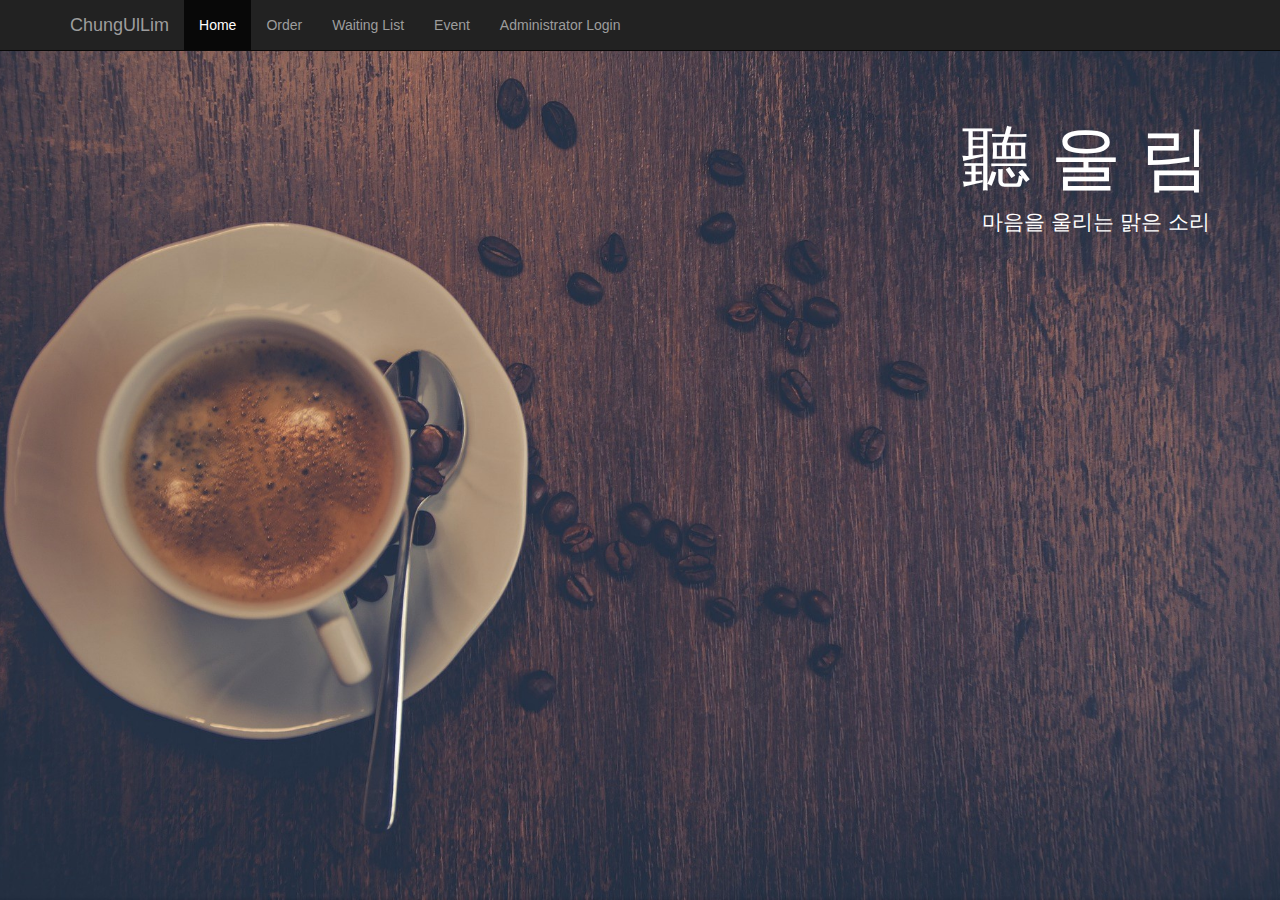
==== index.html @ b696b777 "Homepage" ====
<!DOCTYPE html>
<?php session_start(); ?>

<head>
  <!-- Set the viewport -->
  <meta name="viewport" content="width=device-width, initial-scale=1.0">
  <!-- Set character encoding -->
  <meta charset="utf-8">

  <meta http-equiv="X-UA-Compatible" content="IE=edge">
  <meta name="viewport" content="width=device-width, initial-scale=1">
  <!-- The above 3 meta tags *must* come first in the head; any other head content must come *after* these tags -->
  <meta name="description" content="">
  <meta name="author" content="">

  <style>
    /*###### 이부분이 이미지에대한 CSS옵션입니다. ######*/
    body {
      margin: 0;
    }

    .image {
      position: relative;
      height: 726px;
      background: url(cafeimage.jpg) no-repeat center center;
      -webkit-background-size: cover;
      -moz-background-size: cover;
      -o-background-size: cover;
      background-size: cover;
      background-position: center;
      background-attachment: fixed;
      height: calc(100vh);
      min-height: 200px;
    }

    .image.container {
      position: absolute;
      color: white;
    }

    .hello {
      color: white;
      font-size: 7rem;
      text-align: right;

    }

    .lead {
      color: white;
      font-size: 7rem;
      text-align: right;

    }

    /*###### 여기까지 ######*/
  </style>

  <link rel="icon" href="../../favicon.ico">

  <!-- Set title -->
  <title>Welcome</title>
  <link rel="stylesheet" href="bootstrap/css/bootstrap.css">
  <!--  <link rel = "stylesheet" href="css/site.css"> !-->

  <!-- Bootstrap core CSS -->
  <link href="bootstrap/css/bootstrap.min.css" rel="stylesheet">

  <!-- Custom styles for this template -->
  <!--   <link href="starter-template.css" rel="stylesheet"> !-->

  <!-- Just for debugging purposes. Don't actually copy these 2 lines! -->
  <!--[if lt IE 9]><script src="../../assets/js/ie8-responsive-file-warning.js"></script><![endif]-->
  <!--  <script src="../../assets/js/ie-emulation-modes-warning.js"></script> !-->

  <!--  <script src="bootstrap/js/jquery-3.1.0.min.js"></script> !-->
</head>

<body>

  <nav class="navbar navbar-inverse navbar-fixed-top">
    <div class="container">
      <div class="navbar-header">
        <button type="button" class="navbar-toggle collapsed" data-toggle="collapse" data-target="#navbar" aria-expanded="false"
          aria-controls="navbar">
          <span class="sr-only">Toggle navigation</span>
          <span class="icon-bar"></span>
          <span class="icon-bar"></span>
          <span class="icon-bar"></span>
        </button>
        <a class="navbar-brand" href="#">ChungUlLim</a>
      </div>
      <div id="navbar" class="collapse navbar-collapse">
        <ul class="nav navbar-nav">
          <li class="active">
            <a href="#">Home</a>
          </li>
          <li>
            <a href="#order">Order</a>
          </li>
          <li>
            <a href="#waitinglist">Waiting List</a>
          </li>
          <li>
            <a href="#event">Event</a>
          </li>
          <li>
            <a href="#administratorlogin">Administrator Login</a>
          </li>
        </ul>
      </div>
      <!--/.nav-collapse -->
    </div>
  </nav>

  <div class="image" `>

    <br>
    <br>
    <br>
    <br>
    <br>
    <div class="container">
      <div class="starter-template">
        <h1 class="hello">聽 울 림</h1>
        <p class="lead">마음을 울리는 맑은 소리</p>
      </div>
    </div>
    <!-- /.container -->

  </div>
  <!--
  <h1>Homepage</h1>
  <button class="js-notify-btn">알림 테스트</button>
  <button disabled class="js-push-btn">알림 받기 허용</button><br><br>
    -->
  <section class="js-sub-endpoint" style="display:none;width:80%">
    <h3 calss="subscription">Subscription Object:</h3>
    <code class="js-subscription-json"></code>
    <br>
    <br>
    <br>
    <!--<h3>Endpoint URL:</h3>
    <code class="js-endpoint-url"></code>-->
  </section>

  <!-- Include script -->
  <!-- <script src="bootstrap/js/requestSubscription.js"></script> !-->
  <script src="https://ajax.googleapis.com/ajax/libs/jquery/1.12.4/jquery.min.js"></script>
  <script type="text/javascript" src="bootstrap/js/bootstrap.js"></script>

</body>

</html>
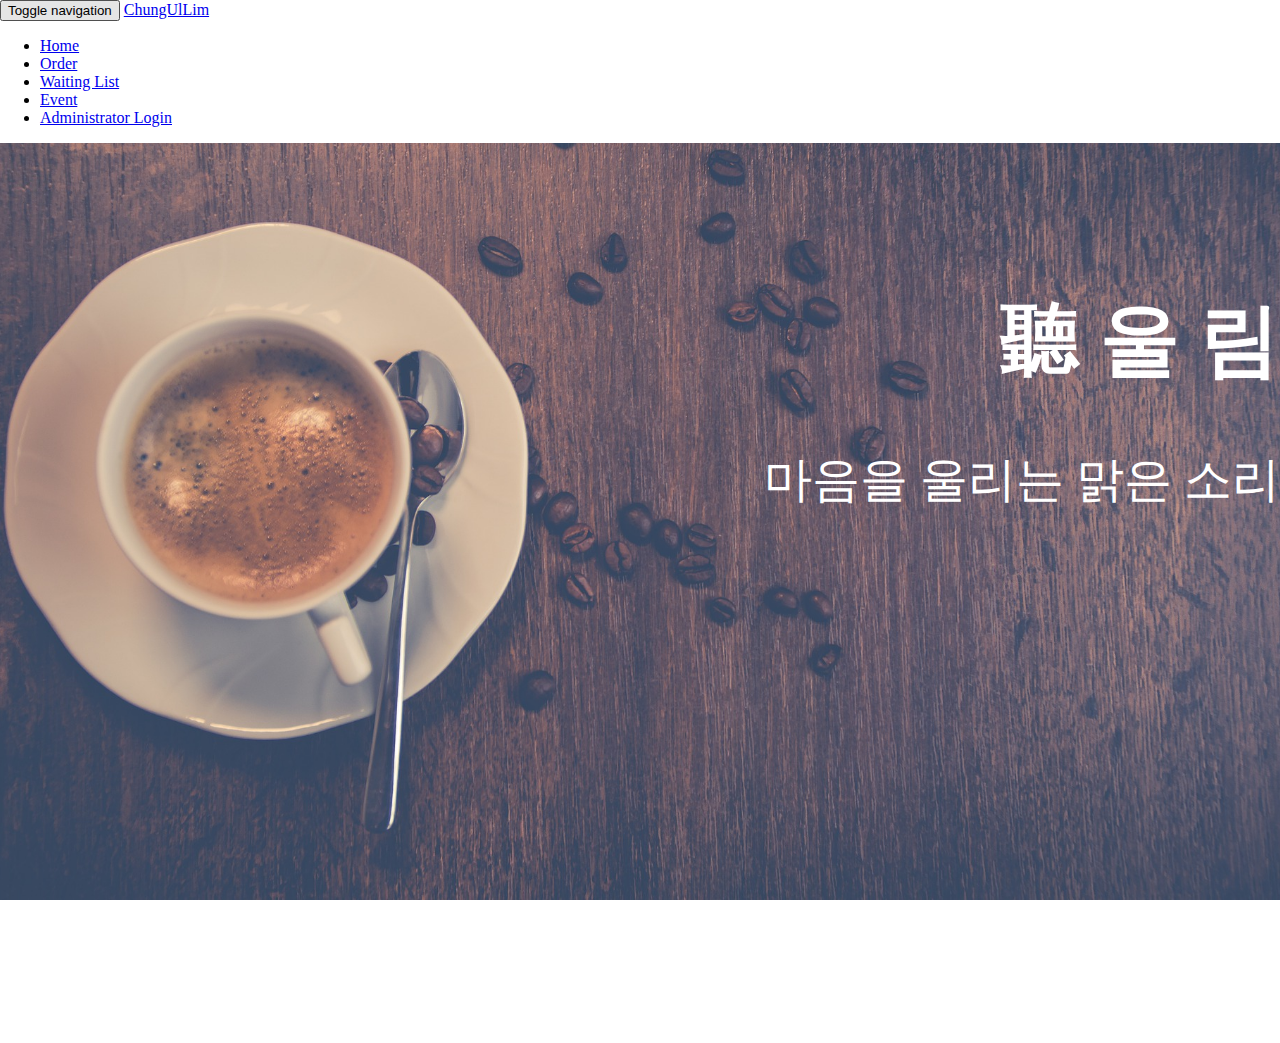
==== commit 21dabd9a: "m" ====
--- a/index.html
+++ b/index.html
@@ -1,153 +1,133 @@
 <!DOCTYPE html>
 <?php session_start(); ?>
+<html lang ="en"><!--html의 시작부분, 언어설정을 ko로 변경가능, 먼저bootstrap에서 다운받아서 압축을 풀어 htdocs에 해당파일들을 넣습니다.-->
 
 <head>
-  <!-- Set the viewport -->
+  <!-- Set the viewport, meta tag는 HTML 문서가 어떤 내용을 담고 있고, 문서의 키워드는 무엇이며, 누가 만들었는지 등의 문서 자체의 특성을 담고 있습니다. -->
   <meta name="viewport" content="width=device-width, initial-scale=1.0">
   <!-- Set character encoding -->
   <meta charset="utf-8">
-
-  <meta http-equiv="X-UA-Compatible" content="IE=edge">
-  <meta name="viewport" content="width=device-width, initial-scale=1">
+  <meta http-equiv="X-UA-Compatible" content="IE=edge"><!--InternetExplor호환모듈을 지정하는부분-->
+  <meta name="viewport" content="width=device-width, initial-scale=1"><!--반응형 웹페이지 적용-->
   <!-- The above 3 meta tags *must* come first in the head; any other head content must come *after* these tags -->
   <meta name="description" content="">
   <meta name="author" content="">
 
   <style>
-    /*###### 이부분이 이미지에대한 CSS옵션입니다. ######*/
-    body {
-      margin: 0;
-    }
+  body {
+          margin: 0;
+      }
+      .image{
+          position : relative;
+          height: 726px;
+          background: url(cafeimage.jpg) no-repeat center center;
+          -webkit-background-size: cover;
+          -moz-background-size: cover;
+          -o-background-size: cover;
+          background-size: cover;
+          background-position: center;
+          background-attachment: fixed;
+          height: calc(100vh);
+          min-height: 200px;
+      }
+      .image.container{
+          position:absolute;
+          color:white;
+      }
+      .hello{
+          color:white;
+          font-size:5rem;
+          text-align: right;
 
-    .image {
-      position: relative;
-      height: 726px;
-      background: url(cafeimage.jpg) no-repeat center center;
-      -webkit-background-size: cover;
-      -moz-background-size: cover;
-      -o-background-size: cover;
-      background-size: cover;
-      background-position: center;
-      background-attachment: fixed;
-      height: calc(100vh);
-      min-height: 200px;
-    }
+      }
+      .lead{
+          color:white;
+          font-size:3rem;
+          text-align: right;
 
-    .image.container {
-      position: absolute;
-      color: white;
-    }
+      }
+  </style>
+  <!--vh는 viewport height, imageheight는 viewport높이, minheight는 이미지 최소한높이 정해야해서, position relative는 이미지를 뒤쪽에두고, 글자같은거를 absolute로 이미지 앞에둔다, cover는 배경 이미지의 가로, 세로 길이 모두 엘리먼트보다 크다라는 조건하에 가능한한 배경 이미지를 작게 조정-->
 
-    .hello {
-      color: white;
-      font-size: 7rem;
-      text-align: right;
 
-    }
+    <link rel="icon" href="../../favicon.ico"> <!--icon-bar를 위해서-->
+    <title>Welcome</title><!--페이지이름-->
+    <link rel = "stylesheet" href="../css/bootstrap.css"><!--bootstrap에서 제공하는 css파일 사용-->
+    <!--<link rel = "stylesheet" href="css/site.css"> -->
 
-    .lead {
-      color: white;
-      font-size: 7rem;
-      text-align: right;
+    <!-- Bootstrap의 핵심 CSS -->
+    <link href="../css/bootstrap.min.css" rel="stylesheet"><!--bootstrap의 javascript적용하는 부분-->
 
-    }
-
-    /*###### 여기까지 ######*/
-  </style>
-
-  <link rel="icon" href="../../favicon.ico">
-
-  <!-- Set title -->
-  <title>Welcome</title>
-  <link rel="stylesheet" href="bootstrap/css/bootstrap.css">
-  <!--  <link rel = "stylesheet" href="css/site.css"> !-->
-
-  <!-- Bootstrap core CSS -->
-  <link href="bootstrap/css/bootstrap.min.css" rel="stylesheet">
-
-  <!-- Custom styles for this template -->
-  <!--   <link href="starter-template.css" rel="stylesheet"> !-->
-
-  <!-- Just for debugging purposes. Don't actually copy these 2 lines! -->
-  <!--[if lt IE 9]><script src="../../assets/js/ie8-responsive-file-warning.js"></script><![endif]-->
-  <!--  <script src="../../assets/js/ie-emulation-modes-warning.js"></script> !-->
-
-  <!--  <script src="bootstrap/js/jquery-3.1.0.min.js"></script> !-->
+    <!-- Custom styles for this template -->
+    <!--
+    <link href="starter-template.css" rel="stylesheet">
+    -->
+    <!-- Just for debugging purposes. Don't actually copy these 2 lines! -->
+    <!--[if lt IE 9]><script src="../../assets/js/ie8-responsive-file-warning.js"></script><![endif]-->
+    <!--
+    <script src="../../assets/js/ie-emulation-modes-warning.js"></script>
+    -->
+   <script src="../js/jquery-3.1.0.min.js"></script>
 </head>
 
 <body>
+  <!--메뉴 바-->
+      <nav class="navbar navbar-inverse navbar-fixed-top"><!--메뉴 바 맨 위쪽에 고정-->
+        <div class="container">
+          <div class="navbar-header">
+            <button type="button" class="navbar-toggle collapsed" data-toggle="collapse" data-target="#navbar" aria-expanded="false" aria-controls="navbar">
+              <span class="sr-only">Toggle navigation</span>
+              <span class="icon-bar"></span>
+              <span class="icon-bar"></span>
+              <span class="icon-bar"></span>
+            </button>
+            <a class="navbar-brand" href="index.html">ChungUlLim</a>
+          </div>
+          <div id="navbar" class="collapse navbar-collapse">
+            <ul class="nav navbar-nav">
+              <li class="active"><a href="index.html">Home</a></li>
+              <li><a href="order.php">Order</a></li>
+              <li><a href="waitinglist.php">Waiting List</a></li>
+              <li><a href="event.php">Event</a></li>
+              <li><a href="login.php">Administrator Login</a></li>
+            </ul>
+          </div><!--/.nav-collapse -->
+        </div>
+      </nav>
 
-  <nav class="navbar navbar-inverse navbar-fixed-top">
-    <div class="container">
-      <div class="navbar-header">
-        <button type="button" class="navbar-toggle collapsed" data-toggle="collapse" data-target="#navbar" aria-expanded="false"
-          aria-controls="navbar">
-          <span class="sr-only">Toggle navigation</span>
-          <span class="icon-bar"></span>
-          <span class="icon-bar"></span>
-          <span class="icon-bar"></span>
-        </button>
-        <a class="navbar-brand" href="#">ChungUlLim</a>
+      <div class="image"`>    <!--사진-->
+      <br><br><br><br><br>
+      <div class="container">
+        <div class="starter-template">
+          <h1 class = "hello">聽 울 림</h1>
+          <p class="lead">마음을 울리는 맑은 소리</p>
+        </div>
+      </div><!-- /.container -->
+
       </div>
-      <div id="navbar" class="collapse navbar-collapse">
-        <ul class="nav navbar-nav">
-          <li class="active">
-            <a href="#">Home</a>
-          </li>
-          <li>
-            <a href="#order">Order</a>
-          </li>
-          <li>
-            <a href="#waitinglist">Waiting List</a>
-          </li>
-          <li>
-            <a href="#event">Event</a>
-          </li>
-          <li>
-            <a href="#administratorlogin">Administrator Login</a>
-          </li>
-        </ul>
-      </div>
-      <!--/.nav-collapse -->
-    </div>
-  </nav>
+      <!--notification인데 event에서 쓰면될듯-->
+      <!--
+      <button class="js-notify-btn">알림 테스트</button>
+      <button disabled class="js-push-btn">알림 받기 허용</button><br><br>
+      -->
 
-  <div class="image" `>
-
-    <br>
-    <br>
-    <br>
-    <br>
-    <br>
-    <div class="container">
-      <div class="starter-template">
-        <h1 class="hello">聽 울 림</h1>
-        <p class="lead">마음을 울리는 맑은 소리</p>
-      </div>
-    </div>
-    <!-- /.container -->
-
-  </div>
-  <!--
-  <h1>Homepage</h1>
-  <button class="js-notify-btn">알림 테스트</button>
-  <button disabled class="js-push-btn">알림 받기 허용</button><br><br>
-    -->
-  <section class="js-sub-endpoint" style="display:none;width:80%">
-    <h3 calss="subscription">Subscription Object:</h3>
-    <code class="js-subscription-json"></code>
-    <br>
-    <br>
-    <br>
-    <!--<h3>Endpoint URL:</h3>
-    <code class="js-endpoint-url"></code>-->
-  </section>
+    <section class="js-sub-endpoint" style="display:none;width:80%">
+      <h3 calss = "subscription">Subscription Object:</h3>
+      <code class="js-subscription-json"></code><br><br><br>
+      <h3>Endpoint URL:</h3>
+      <code class="js-endpoint-url"></code>
+    </section>
 
   <!-- Include script -->
-  <!-- <script src="bootstrap/js/requestSubscription.js"></script> !-->
-  <script src="https://ajax.googleapis.com/ajax/libs/jquery/1.12.4/jquery.min.js"></script>
-  <script type="text/javascript" src="bootstrap/js/bootstrap.js"></script>
+  <script src="../js/requestSubscription.js"></script>
+  <script src = "https://ajax.googleapis.com/ajax/libs/jquery/1.12.4/jquery.min.js"></script><!--bootstrap.js는 jQuery로 구성되어있기 때문, jQuery가 없으면 동작하지 않기때문에 bootstrap.js.보다 앞에 적었음 -->
+  <script type = "text/javascript" src="../js/bootstrap.js"></script><!--bootstrap에서 필요한 자바스크립트사용/body의 마지막에 기재한 이유는 브라우저가 스크립트 파일을 읽는데 시간이 조금 걸리기 때문에 마지막에 로드하기 위해-->
+
+  <!-- IE10 viewport hack for Surface/desktop Windows 8 bug -->
+  <!--
+  <script src="js/ie10-viewport-bug-workaround.js"></script>
+  -->
 
 </body>
 
-</html>+</html>
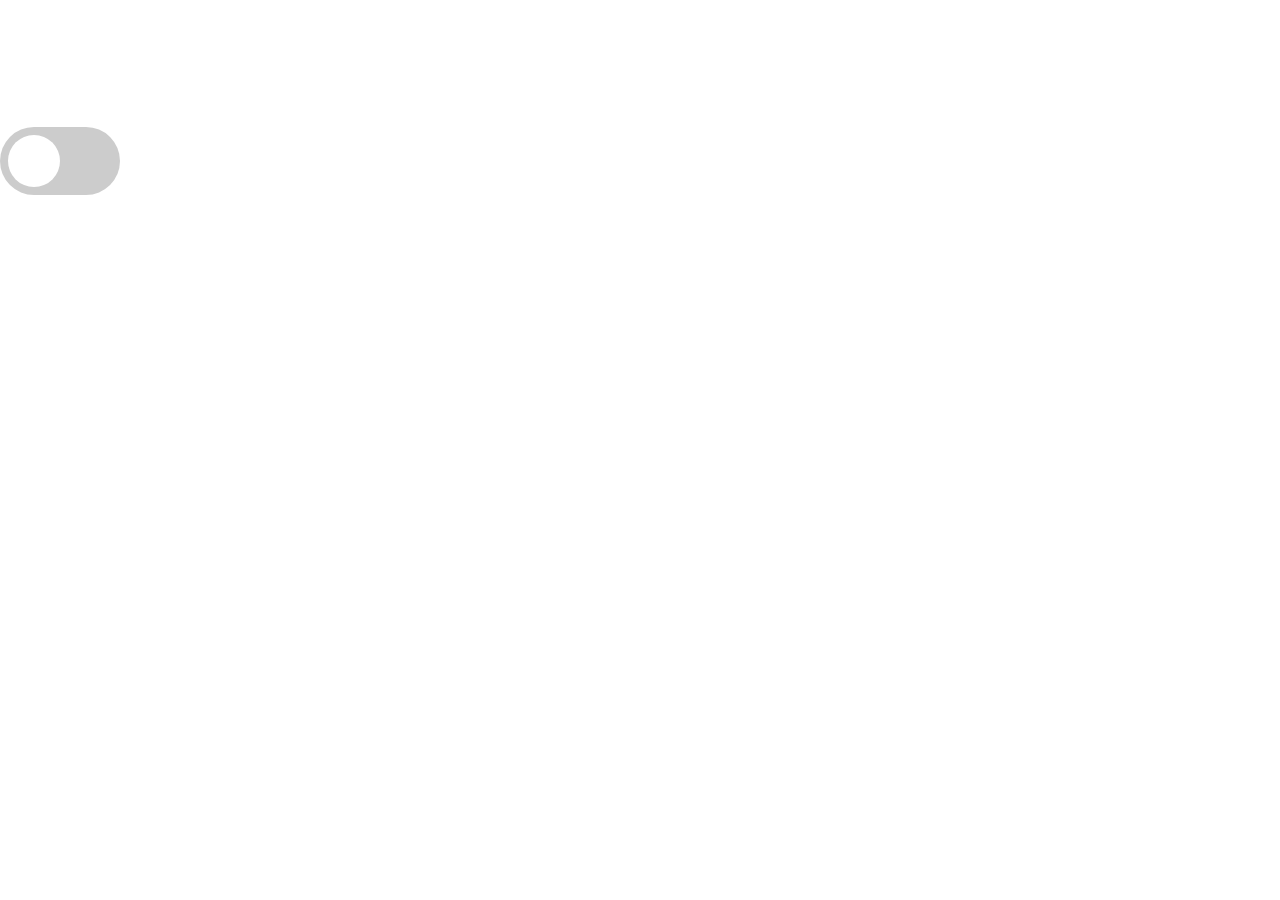
==== commit 85c983b5: "ej push-demo" ====
--- a/index.html
+++ b/index.html
@@ -1,133 +1,131 @@
+<!-- 
+손님용
+-->
 <!DOCTYPE html>
-<?php session_start(); ?>
-<html lang ="en"><!--html의 시작부분, 언어설정을 ko로 변경가능, 먼저bootstrap에서 다운받아서 압축을 풀어 htdocs에 해당파일들을 넣습니다.-->
+<html>
+<head>
+    <meta name="viewport" content="width=device-width", initial-scale="1">
+    <meta charset="utf-8">
+    <title>Push Test</title>
+    <link rel="stylesheet" href="/bootstrap/css/bootstrap.css"> 
+</head>
+<body>
+    <style>
+        .image{
+            position : relative;
+            height: 726px;
+            background: url(admin/images/darkcafeimage.jpg) no-repeat center center;
+            -webkit-background-size: cover;
+            -moz-background-size: cover;
+            -o-background-size: cover;
+            background-size: cover;
+            background-position: center;
+            background-attachment: fixed;
+            height: calc(100vh);
+            min-height: 200px;
+        }
+        .image.container{
+        position:absolute;
+        color:white;
+        }
+        .hello{
+        color:white;
+        font-size:3rem;
+        text-align: center;
+        }
+        
+        /* The switch - the box around the slider */
+        .switch {
+          position: relative;
+          display: inline-block;
+          width: 120px;
+          height: 68px;
+          vertical-align:middle;
+        }
 
-<head>
-  <!-- Set the viewport, meta tag는 HTML 문서가 어떤 내용을 담고 있고, 문서의 키워드는 무엇이며, 누가 만들었는지 등의 문서 자체의 특성을 담고 있습니다. -->
-  <meta name="viewport" content="width=device-width, initial-scale=1.0">
-  <!-- Set character encoding -->
-  <meta charset="utf-8">
-  <meta http-equiv="X-UA-Compatible" content="IE=edge"><!--InternetExplor호환모듈을 지정하는부분-->
-  <meta name="viewport" content="width=device-width, initial-scale=1"><!--반응형 웹페이지 적용-->
-  <!-- The above 3 meta tags *must* come first in the head; any other head content must come *after* these tags -->
-  <meta name="description" content="">
-  <meta name="author" content="">
+        /* Hide default HTML checkbox */
+        .switch input {display:none;}
 
-  <style>
-  body {
-          margin: 0;
-      }
-      .image{
-          position : relative;
-          height: 726px;
-          background: url(cafeimage.jpg) no-repeat center center;
-          -webkit-background-size: cover;
-          -moz-background-size: cover;
-          -o-background-size: cover;
-          background-size: cover;
-          background-position: center;
-          background-attachment: fixed;
-          height: calc(100vh);
-          min-height: 200px;
-      }
-      .image.container{
-          position:absolute;
-          color:white;
-      }
-      .hello{
-          color:white;
-          font-size:5rem;
-          text-align: right;
+        /* The slider */
+        .slider {
+          position: absolute;
+          cursor: pointer;
+          top: 0;
+          left: 0;
+          right: 0;
+          bottom: 0;
+          background-color: #ccc;
+          -webkit-transition: .4s;
+          transition: .4s;
+        }
 
-      }
-      .lead{
-          color:white;
-          font-size:3rem;
-          text-align: right;
+        .slider:before {
+          position: absolute;
+          content: "";
+          height: 52px;
+          width: 52px;
+          left: 8px;
+          bottom: 8px;
+          background-color: white;
+          -webkit-transition: .4s;
+          transition: .4s;
+        }
 
-      }
-  </style>
-  <!--vh는 viewport height, imageheight는 viewport높이, minheight는 이미지 최소한높이 정해야해서, position relative는 이미지를 뒤쪽에두고, 글자같은거를 absolute로 이미지 앞에둔다, cover는 배경 이미지의 가로, 세로 길이 모두 엘리먼트보다 크다라는 조건하에 가능한한 배경 이미지를 작게 조정-->
+        input:checked + .slider {
+          background-color: #2196F3;
+        }
 
+        input:focus + .slider {
+          box-shadow: 0 0 2px #2196F3;
+        }
 
-    <link rel="icon" href="../../favicon.ico"> <!--icon-bar를 위해서-->
-    <title>Welcome</title><!--페이지이름-->
-    <link rel = "stylesheet" href="../css/bootstrap.css"><!--bootstrap에서 제공하는 css파일 사용-->
-    <!--<link rel = "stylesheet" href="css/site.css"> -->
+        input:checked + .slider:before {
+          -webkit-transform: translateX(52px);
+          -ms-transform: translateX(52px);
+          transform: translateX(52px);
+        }
 
-    <!-- Bootstrap의 핵심 CSS -->
-    <link href="../css/bootstrap.min.css" rel="stylesheet"><!--bootstrap의 javascript적용하는 부분-->
+        /* Rounded sliders */
+        .slider.round {
+          border-radius: 34px;
+        }
 
-    <!-- Custom styles for this template -->
-    <!--
-    <link href="starter-template.css" rel="stylesheet">
-    -->
-    <!-- Just for debugging purposes. Don't actually copy these 2 lines! -->
-    <!--[if lt IE 9]><script src="../../assets/js/ie8-responsive-file-warning.js"></script><![endif]-->
-    <!--
-    <script src="../../assets/js/ie-emulation-modes-warning.js"></script>
-    -->
-   <script src="../js/jquery-3.1.0.min.js"></script>
-</head>
+        .slider.round:before {
+          border-radius: 50%;
+        }
 
-<body>
-  <!--메뉴 바-->
-      <nav class="navbar navbar-inverse navbar-fixed-top"><!--메뉴 바 맨 위쪽에 고정-->
+        p {
+          margin:0px;
+          display:inline-block;
+          font-size:3em;
+          font-weight:bold;
+          color: white;
+        }
+    </style>
+    <div class="image"`>
+        <br><br><br>
         <div class="container">
-          <div class="navbar-header">
-            <button type="button" class="navbar-toggle collapsed" data-toggle="collapse" data-target="#navbar" aria-expanded="false" aria-controls="navbar">
-              <span class="sr-only">Toggle navigation</span>
-              <span class="icon-bar"></span>
-              <span class="icon-bar"></span>
-              <span class="icon-bar"></span>
-            </button>
-            <a class="navbar-brand" href="index.html">ChungUlLim</a>
-          </div>
-          <div id="navbar" class="collapse navbar-collapse">
-            <ul class="nav navbar-nav">
-              <li class="active"><a href="index.html">Home</a></li>
-              <li><a href="order.php">Order</a></li>
-              <li><a href="waitinglist.php">Waiting List</a></li>
-              <li><a href="event.php">Event</a></li>
-              <li><a href="login.php">Administrator Login</a></li>
-            </ul>
-          </div><!--/.nav-collapse -->
+            <div class="starter-template">
+                <h1 class = "hello">진동벨 데모</h1>
+            </div>
         </div>
-      </nav>
-
-      <div class="image"`>    <!--사진-->
-      <br><br><br><br><br>
-      <div class="container">
-        <div class="starter-template">
-          <h1 class = "hello">聽 울 림</h1>
-          <p class="lead">마음을 울리는 맑은 소리</p>
-        </div>
-      </div><!-- /.container -->
-
-      </div>
-      <!--notification인데 event에서 쓰면될듯-->
-      <!--
-      <button class="js-notify-btn">알림 테스트</button>
-      <button disabled class="js-push-btn">알림 받기 허용</button><br><br>
-      -->
-
-    <section class="js-sub-endpoint" style="display:none;width:80%">
-      <h3 calss = "subscription">Subscription Object:</h3>
-      <code class="js-subscription-json"></code><br><br><br>
-      <h3>Endpoint URL:</h3>
-      <code class="js-endpoint-url"></code>
-    </section>
-
-  <!-- Include script -->
-  <script src="../js/requestSubscription.js"></script>
-  <script src = "https://ajax.googleapis.com/ajax/libs/jquery/1.12.4/jquery.min.js"></script><!--bootstrap.js는 jQuery로 구성되어있기 때문, jQuery가 없으면 동작하지 않기때문에 bootstrap.js.보다 앞에 적었음 -->
-  <script type = "text/javascript" src="../js/bootstrap.js"></script><!--bootstrap에서 필요한 자바스크립트사용/body의 마지막에 기재한 이유는 브라우저가 스크립트 파일을 읽는데 시간이 조금 걸리기 때문에 마지막에 로드하기 위해-->
-
-  <!-- IE10 viewport hack for Surface/desktop Windows 8 bug -->
-  <!--
-  <script src="js/ie10-viewport-bug-workaround.js"></script>
-  -->
-
+        <label class="switch">
+            <input type="checkbox" id="push-btn">
+            <span class="slider round"></span>
+        </label>
+        <p>진동벨 OFF</p><p style="display:none;">진동벨 ON</p>
+            
+        <!--<br><button id="push-btn">진동벨 CLICK</button>-->
+    </div>
+        
+    <script src="js/main.js"></script>
+    <script src="/bootstrap/js/jquery-3.3.1.min.js"></script>
+    <script src="/bootstrap/js/bootstrap.min.js"></script>
+    <script>
+        var check = $("input[type='checkbox']");
+            check.click(function(){
+                $("p").toggle();
+            });
+    </script>
 </body>
-
-</html>
+</html>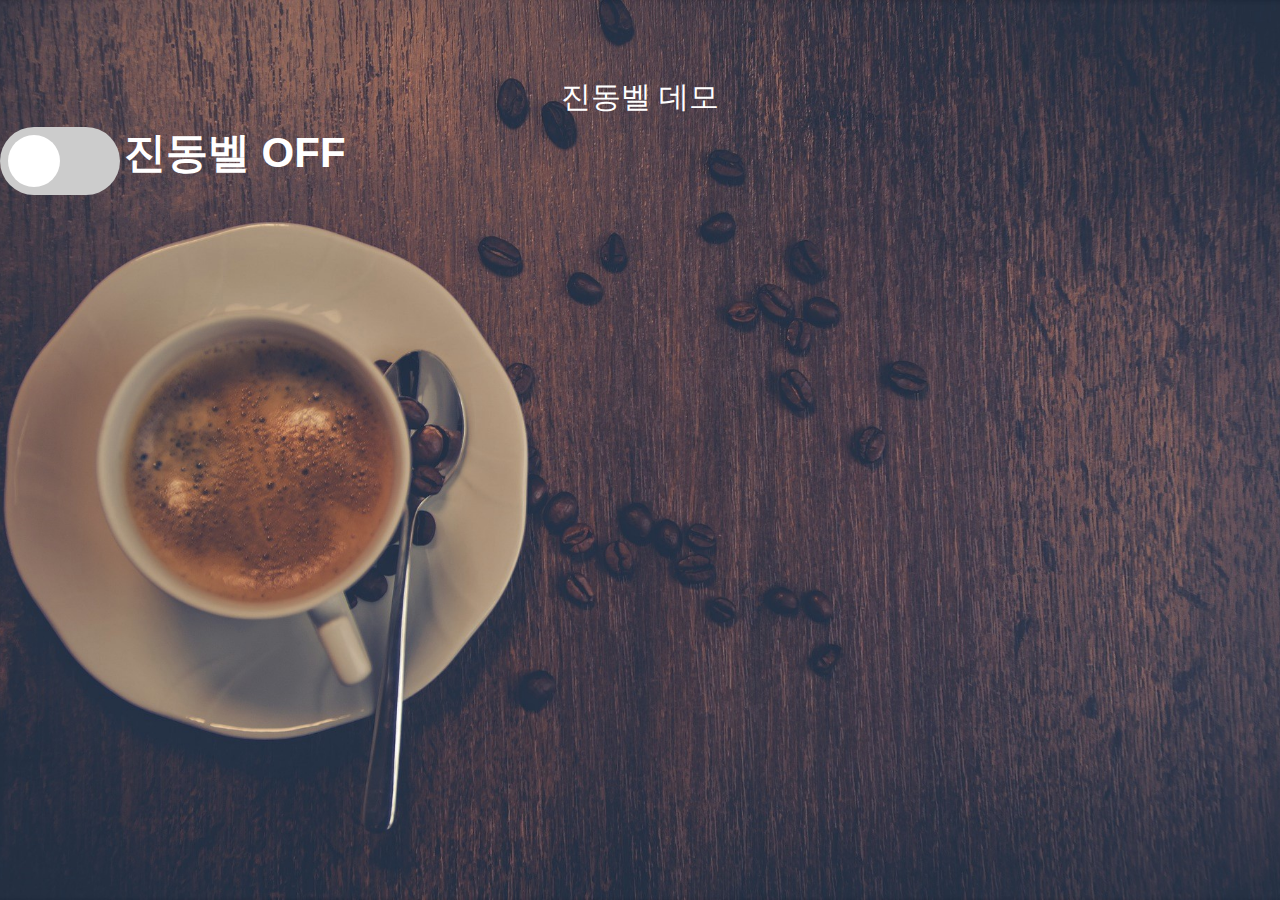
==== commit 477241dc: "Add files via upload" ====
--- a/index.html
+++ b/index.html
@@ -1,131 +1,131 @@
-<!-- 
-손님용
--->
-<!DOCTYPE html>
-<html>
-<head>
-    <meta name="viewport" content="width=device-width", initial-scale="1">
-    <meta charset="utf-8">
-    <title>Push Test</title>
-    <link rel="stylesheet" href="/bootstrap/css/bootstrap.css"> 
-</head>
-<body>
-    <style>
-        .image{
-            position : relative;
-            height: 726px;
-            background: url(admin/images/darkcafeimage.jpg) no-repeat center center;
-            -webkit-background-size: cover;
-            -moz-background-size: cover;
-            -o-background-size: cover;
-            background-size: cover;
-            background-position: center;
-            background-attachment: fixed;
-            height: calc(100vh);
-            min-height: 200px;
-        }
-        .image.container{
-        position:absolute;
-        color:white;
-        }
-        .hello{
-        color:white;
-        font-size:3rem;
-        text-align: center;
-        }
-        
-        /* The switch - the box around the slider */
-        .switch {
-          position: relative;
-          display: inline-block;
-          width: 120px;
-          height: 68px;
-          vertical-align:middle;
-        }
-
-        /* Hide default HTML checkbox */
-        .switch input {display:none;}
-
-        /* The slider */
-        .slider {
-          position: absolute;
-          cursor: pointer;
-          top: 0;
-          left: 0;
-          right: 0;
-          bottom: 0;
-          background-color: #ccc;
-          -webkit-transition: .4s;
-          transition: .4s;
-        }
-
-        .slider:before {
-          position: absolute;
-          content: "";
-          height: 52px;
-          width: 52px;
-          left: 8px;
-          bottom: 8px;
-          background-color: white;
-          -webkit-transition: .4s;
-          transition: .4s;
-        }
-
-        input:checked + .slider {
-          background-color: #2196F3;
-        }
-
-        input:focus + .slider {
-          box-shadow: 0 0 2px #2196F3;
-        }
-
-        input:checked + .slider:before {
-          -webkit-transform: translateX(52px);
-          -ms-transform: translateX(52px);
-          transform: translateX(52px);
-        }
-
-        /* Rounded sliders */
-        .slider.round {
-          border-radius: 34px;
-        }
-
-        .slider.round:before {
-          border-radius: 50%;
-        }
-
-        p {
-          margin:0px;
-          display:inline-block;
-          font-size:3em;
-          font-weight:bold;
-          color: white;
-        }
-    </style>
-    <div class="image"`>
-        <br><br><br>
-        <div class="container">
-            <div class="starter-template">
-                <h1 class = "hello">진동벨 데모</h1>
-            </div>
-        </div>
-        <label class="switch">
-            <input type="checkbox" id="push-btn">
-            <span class="slider round"></span>
-        </label>
-        <p>진동벨 OFF</p><p style="display:none;">진동벨 ON</p>
-            
-        <!--<br><button id="push-btn">진동벨 CLICK</button>-->
-    </div>
-        
-    <script src="js/main.js"></script>
-    <script src="/bootstrap/js/jquery-3.3.1.min.js"></script>
-    <script src="/bootstrap/js/bootstrap.min.js"></script>
-    <script>
-        var check = $("input[type='checkbox']");
-            check.click(function(){
-                $("p").toggle();
-            });
-    </script>
-</body>
+<!-- 
+손님용
+-->
+<!DOCTYPE html>
+<html>
+<head>
+    <meta name="viewport" content="width=device-width", initial-scale="1">
+    <meta charset="utf-8">
+    <title>Push Test</title>
+    <link rel="stylesheet" href="/bootstrap/css/bootstrap.css"> 
+</head>
+<body>
+    <style>
+        .image{
+            position : relative;
+            height: 726px;
+            background: url(admin/images/darkcafeimage.jpg) no-repeat center center;
+            -webkit-background-size: cover;
+            -moz-background-size: cover;
+            -o-background-size: cover;
+            background-size: cover;
+            background-position: center;
+            background-attachment: fixed;
+            height: calc(100vh);
+            min-height: 200px;
+        }
+        .image.container{
+        position:absolute;
+        color:white;
+        }
+        .hello{
+        color:white;
+        font-size:3rem;
+        text-align: center;
+        }
+        
+        /* The switch - the box around the slider */
+        .switch {
+          position: relative;
+          display: inline-block;
+          width: 120px;
+          height: 68px;
+          vertical-align:middle;
+        }
+
+        /* Hide default HTML checkbox */
+        .switch input {display:none;}
+
+        /* The slider */
+        .slider {
+          position: absolute;
+          cursor: pointer;
+          top: 0;
+          left: 0;
+          right: 0;
+          bottom: 0;
+          background-color: #ccc;
+          -webkit-transition: .4s;
+          transition: .4s;
+        }
+
+        .slider:before {
+          position: absolute;
+          content: "";
+          height: 52px;
+          width: 52px;
+          left: 8px;
+          bottom: 8px;
+          background-color: white;
+          -webkit-transition: .4s;
+          transition: .4s;
+        }
+
+        input:checked + .slider {
+          background-color: #2196F3;
+        }
+
+        input:focus + .slider {
+          box-shadow: 0 0 2px #2196F3;
+        }
+
+        input:checked + .slider:before {
+          -webkit-transform: translateX(52px);
+          -ms-transform: translateX(52px);
+          transform: translateX(52px);
+        }
+
+        /* Rounded sliders */
+        .slider.round {
+          border-radius: 34px;
+        }
+
+        .slider.round:before {
+          border-radius: 50%;
+        }
+
+        p {
+          margin:0px;
+          display:inline-block;
+          font-size:3em;
+          font-weight:bold;
+          color: white;
+        }
+    </style>
+    <div class="image"`>
+        <br><br><br>
+        <div class="container">
+            <div class="starter-template">
+                <h1 class = "hello">진동벨 데모</h1>
+            </div>
+        </div>
+        <label class="switch">
+            <input type="checkbox" id="push-btn">
+            <span class="slider round"></span>
+        </label>
+        <p>진동벨 OFF</p><p style="display:none;">진동벨 ON</p>
+            
+        <!--<br><button id="push-btn">진동벨 CLICK</button>-->
+    </div>
+        
+    <script src="js/main.js"></script>
+    <script src="/bootstrap/js/jquery-3.3.1.min.js"></script>
+    <script src="/bootstrap/js/bootstrap.min.js"></script>
+    <script>
+        var check = $("input[type='checkbox']");
+            check.click(function(){
+                $("p").toggle();
+            });
+    </script>
+</body>
 </html>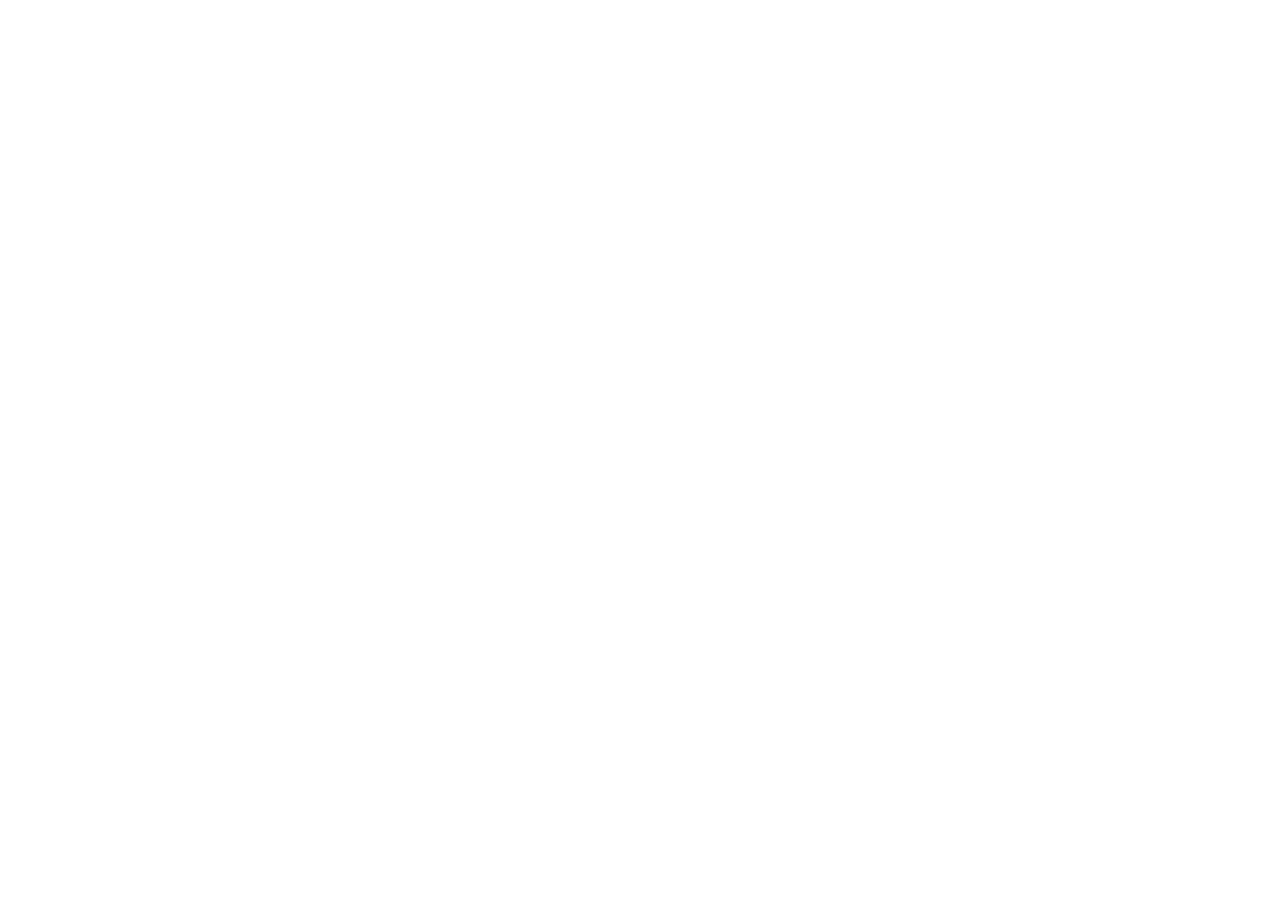
==== commit 5a680df6: "master에요." ====
--- a/index.html
+++ b/index.html
@@ -1,131 +1,52 @@
-<!-- 
-손님용
--->
-<!DOCTYPE html>
-<html>
-<head>
-    <meta name="viewport" content="width=device-width", initial-scale="1">
-    <meta charset="utf-8">
-    <title>Push Test</title>
-    <link rel="stylesheet" href="/bootstrap/css/bootstrap.css"> 
-</head>
-<body>
-    <style>
-        .image{
-            position : relative;
-            height: 726px;
-            background: url(admin/images/darkcafeimage.jpg) no-repeat center center;
-            -webkit-background-size: cover;
-            -moz-background-size: cover;
-            -o-background-size: cover;
-            background-size: cover;
-            background-position: center;
-            background-attachment: fixed;
-            height: calc(100vh);
-            min-height: 200px;
-        }
-        .image.container{
-        position:absolute;
-        color:white;
-        }
-        .hello{
-        color:white;
-        font-size:3rem;
-        text-align: center;
-        }
-        
-        /* The switch - the box around the slider */
-        .switch {
-          position: relative;
-          display: inline-block;
-          width: 120px;
-          height: 68px;
-          vertical-align:middle;
-        }
-
-        /* Hide default HTML checkbox */
-        .switch input {display:none;}
-
-        /* The slider */
-        .slider {
-          position: absolute;
-          cursor: pointer;
-          top: 0;
-          left: 0;
-          right: 0;
-          bottom: 0;
-          background-color: #ccc;
-          -webkit-transition: .4s;
-          transition: .4s;
-        }
-
-        .slider:before {
-          position: absolute;
-          content: "";
-          height: 52px;
-          width: 52px;
-          left: 8px;
-          bottom: 8px;
-          background-color: white;
-          -webkit-transition: .4s;
-          transition: .4s;
-        }
-
-        input:checked + .slider {
-          background-color: #2196F3;
-        }
-
-        input:focus + .slider {
-          box-shadow: 0 0 2px #2196F3;
-        }
-
-        input:checked + .slider:before {
-          -webkit-transform: translateX(52px);
-          -ms-transform: translateX(52px);
-          transform: translateX(52px);
-        }
-
-        /* Rounded sliders */
-        .slider.round {
-          border-radius: 34px;
-        }
-
-        .slider.round:before {
-          border-radius: 50%;
-        }
-
-        p {
-          margin:0px;
-          display:inline-block;
-          font-size:3em;
-          font-weight:bold;
-          color: white;
-        }
-    </style>
-    <div class="image"`>
-        <br><br><br>
-        <div class="container">
-            <div class="starter-template">
-                <h1 class = "hello">진동벨 데모</h1>
-            </div>
-        </div>
-        <label class="switch">
-            <input type="checkbox" id="push-btn">
-            <span class="slider round"></span>
-        </label>
-        <p>진동벨 OFF</p><p style="display:none;">진동벨 ON</p>
-            
-        <!--<br><button id="push-btn">진동벨 CLICK</button>-->
-    </div>
-        
-    <script src="js/main.js"></script>
-    <script src="/bootstrap/js/jquery-3.3.1.min.js"></script>
-    <script src="/bootstrap/js/bootstrap.min.js"></script>
-    <script>
-        var check = $("input[type='checkbox']");
-            check.click(function(){
-                $("p").toggle();
-            });
-    </script>
-</body>
+<!-- 
+손님용
+-->
+<!DOCTYPE html>
+<html>
+<head>
+    <meta name="viewport" content="width=device-width", initial-scale="1">
+    <meta charset="utf-8">
+    <title>Push Test</title>
+    <link rel="stylesheet" href="/bootstrap/css/bootstrap.css"> 
+</head>
+<body>
+    <style>
+        .image{
+            position : relative;
+            height: 726px;
+            background: url(admin/images/darkcafeimage.jpg) no-repeat center center;
+            -webkit-background-size: cover;
+            -moz-background-size: cover;
+            -o-background-size: cover;
+            background-size: cover;
+            background-position: center;
+            background-attachment: fixed;
+            height: calc(100vh);
+            min-height: 200px;
+        }
+        .image.container{
+        position:absolute;
+        color:white;
+        }
+        .hello{
+        color:white;
+        font-size:3rem;
+        text-align: center;
+        }
+
+    </style>
+    <div class="image"`>
+        <br><br><br>
+        <div class="container">
+            <div class="starter-template">
+                <h1 class = "hello">INDEX PAGE</h1>
+            </div>
+            
+        </div>
+        
+    </div>
+
+    <script src="/bootstrap/js/jquery-3.3.1.min.js"></script>
+    <script src="/bootstrap/js/bootstrap.min.js"></script>
+</body>
 </html>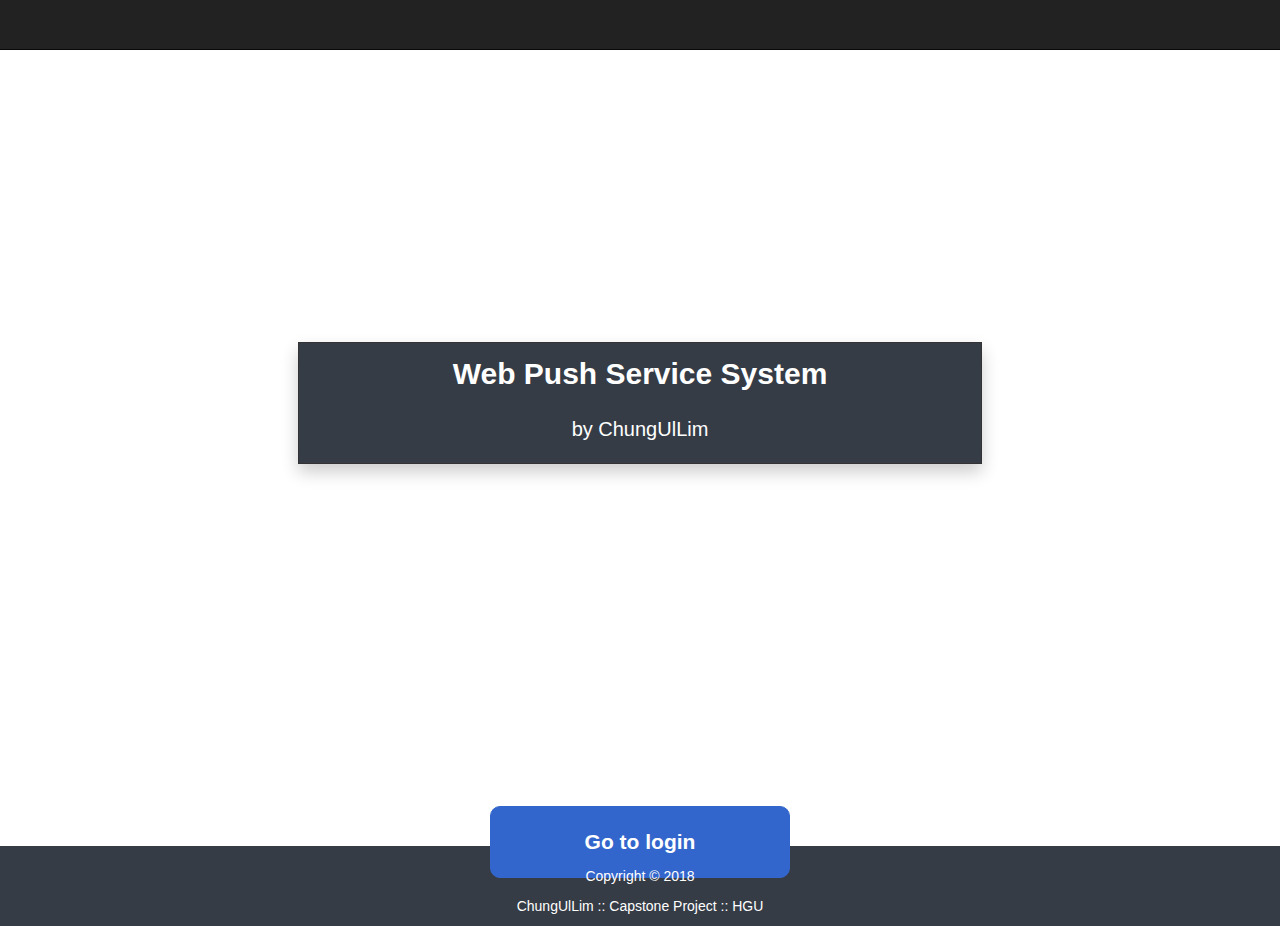
==== commit 93b0ac93: "cafe + event" ====
--- a/index.html
+++ b/index.html
@@ -1,52 +1,136 @@
-<!-- 
-손님용
--->
-<!DOCTYPE html>
-<html>
-<head>
-    <meta name="viewport" content="width=device-width", initial-scale="1">
-    <meta charset="utf-8">
-    <title>Push Test</title>
-    <link rel="stylesheet" href="/bootstrap/css/bootstrap.css"> 
-</head>
-<body>
-    <style>
-        .image{
-            position : relative;
-            height: 726px;
-            background: url(admin/images/darkcafeimage.jpg) no-repeat center center;
-            -webkit-background-size: cover;
-            -moz-background-size: cover;
-            -o-background-size: cover;
-            background-size: cover;
-            background-position: center;
-            background-attachment: fixed;
-            height: calc(100vh);
-            min-height: 200px;
-        }
-        .image.container{
-        position:absolute;
-        color:white;
-        }
-        .hello{
-        color:white;
-        font-size:3rem;
-        text-align: center;
-        }
-
-    </style>
-    <div class="image"`>
-        <br><br><br>
-        <div class="container">
-            <div class="starter-template">
-                <h1 class = "hello">INDEX PAGE</h1>
-            </div>
-            
-        </div>
-        
-    </div>
-
-    <script src="/bootstrap/js/jquery-3.3.1.min.js"></script>
-    <script src="/bootstrap/js/bootstrap.min.js"></script>
-</body>
-</html>+<!DOCTYPE html>
+<html lang="en">
+<head>
+    <meta name="viewport" content="width=device-width", initial-scale="1">
+    <meta charset="utf-8">
+    <title>Welcome</title>
+    <link rel="stylesheet" href="/bootstrap/css/bootstrap.css"> 
+</head>    
+<body>
+    <!-- inner style -->
+    <style>
+        body {
+            margin: 0;
+        }
+        .image{
+            position : relative;
+            height: 726px;
+            background: url(/images/index.jpg) no-repeat center center; 
+            -webkit-background-size: cover;
+            -moz-background-size: cover;
+            -o-background-size: cover;
+            background-size: cover;
+            background-position: center;
+            background-attachment: fixed;
+            height: calc(100vh - 54px);
+            min-height: 200px;
+        }
+        .image.container{
+            position:absolute;
+            color:white;
+        }
+        .starter-template{
+            margin: 30% 20%;
+            padding-top: 10px;
+            border: 1px solid;
+            background-color: #353C46;
+            box-shadow: 0px 8px 16px 0px rgba(0,0,0,0.2);
+        }
+        .lead{
+            color:white;
+            font-family: sans-serif;
+            font-size:3rem;
+            text-align: center;
+            
+        }
+        .loginbtn{
+            width: 300px;
+            padding: 20px;
+            cursor: pointer;
+            font-weight: bold;
+            font-size: 150%;
+            background: #3366cc;
+            color: #fff;
+            border: 1px solid #3366cc;
+            border-radius: 10px;
+            -moz-box-shadow:: 6px 6px 5px #999;
+            -webkit-box-shadow:: 6px 6px 5px #999;
+            box-shadow:: 6px 6px 5px #999;
+        }
+        .loginbtn:hover{
+            color: #ffff00;
+            background: #000;
+            border: 1px solid #fff;
+        }
+    </style>
+    <!-- /inner style -->
+    
+    
+    <!-- navbar -->
+    
+    <nav class="navbar navbar-inverse navbar-fixed-top">
+      <div class="container">
+        <div class="navbar-header">
+            <!--
+          <button type="button" class="navbar-toggle collapsed" data-toggle="collapse" data-target="#navbar" aria-expanded="false" aria-controls="navbar">
+            <span class="sr-only">Toggle navigation</span>
+            <span class="icon-bar"></span>
+            <span class="icon-bar"></span>
+            <span class="icon-bar"></span>
+          </button>
+          <a class="navbar-brand" href="index.html">ChungUlLim</a>
+            -->
+        </div>
+          <!--
+        <div id="navbar" class="collapse navbar-collapse">
+          <ul class="nav navbar-nav">
+            <li class="active"><a href="index.html">Home</a></li>
+            <li><a href="#">Destinations</a></li>
+            <li><a href="#event">Resources</a></li>
+            <li><a href="push.html">Push</a></li>
+          </ul>
+        </div>-->
+      </div>
+    </nav>
+    <!-- /navbar -->
+    
+    <!-- content -->
+    <div class="image"`>    
+        <div class="container">
+            <div class="starter-template">
+                <p class="lead"><b>Web Push Service System</b></p>
+                <p class="lead" style="font-size: 2rem">by ChungUlLim</p>
+            </div>
+            <div style="text-align: center">
+                <form>
+                    <input class="loginbtn" type="button" value="Go to login" onclick="window.location.href='/admin/cafe/html/login.html'">
+                </form>
+            </div>
+        </div><!-- /.container -->
+    </div> 
+    
+    <!-- footer -->
+    <footer style="background-color: #353C46 ; color: white">
+        <div class="container">
+            <br>
+            <div class="row">
+                <div class="col-sm-12" style="text-align: center;">
+                    <p>Copyright &copy; 2018</p>
+                    <p>ChungUlLim :: Capstone Project :: HGU</p>
+                </div>
+            </div>
+        </div>
+    </footer>
+    <!-- /footer -->
+
+    
+    
+    
+    <!-- Include script -->
+    <script src="main.js"></script>
+    
+    <script src="/bootstrap/js/jquery-3.3.1.min.js"></script>
+    <script src="/bootstrap/js/bootstrap.min.js"></script>
+</body>
+    
+</html>
